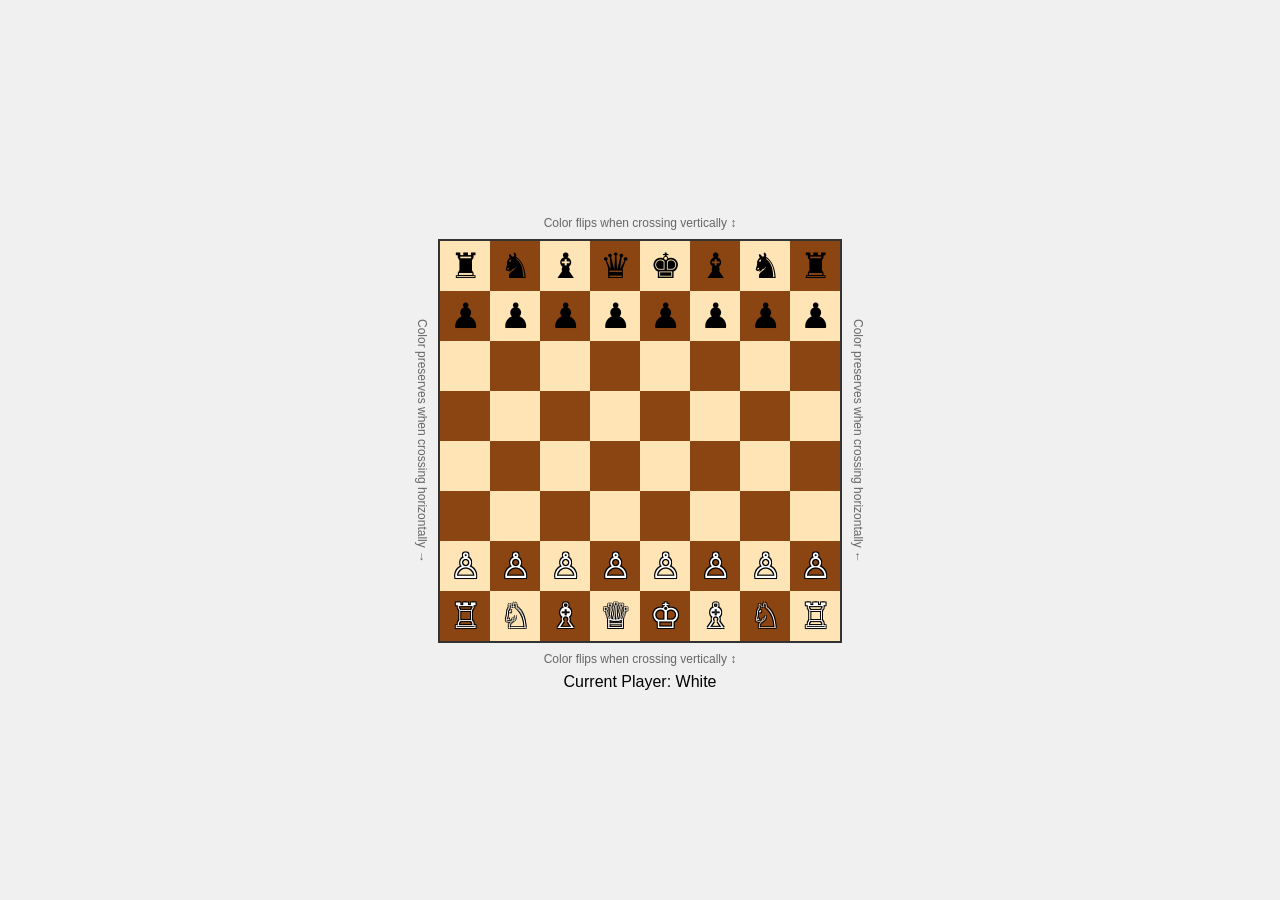
==== Claude/KleinBottleChess.html @ 1417b4f8 "Create KleinBottleChess.html ```html <!DOCTYPE html> <html> <head>     <title>Klein Bottle Chess" ====
<!DOCTYPE html>
<html>
<head>
    <title>Klein Bottle Chess</title>
    <script src="https://cdnjs.cloudflare.com/ajax/libs/jquery/3.7.1/jquery.min.js"></script>
    <style>
        body {
            display: flex;
            justify-content: center;
            align-items: center;
            min-height: 100vh;
            margin: 0;
            background-color: #f0f0f0;
            font-family: Arial, sans-serif;
        }
        .game-container {
            text-align: center;
        }
        #chessboard {
            display: inline-grid;
            grid-template-columns: repeat(8, 50px);
            gap: 0;
            border: 2px solid #333;
            background: white;
            position: relative;
            margin: 30px;
        }
        .edge-indicator {
            position: absolute;
            font-size: 12px;
            color: #666;
            pointer-events: none;
        }
        .edge-top { top: -25px; width: 100%; text-align: center; }
        .edge-bottom { bottom: -25px; width: 100%; text-align: center; }
        .edge-left { left: -25px; height: 100%; writing-mode: vertical-rl; text-orientation: mixed; }
        .edge-right { right: -25px; height: 100%; writing-mode: vertical-rl; text-orientation: mixed; }
        .square {
            width: 50px;
            height: 50px;
            display: flex;
            justify-content: center;
            align-items: center;
            font-size: 35px;
            position: relative;
            cursor: pointer;
        }
        .light { background-color: #FFE4B5; }
        .dark { background-color: #8B4513; }
        .selected { box-shadow: inset 0 0 0 3px #0000FF; }
        .valid-move::after {
            content: '';
            position: absolute;
            width: 16px;
            height: 16px;
            background-color: rgba(0, 255, 0, 0.3);
            border-radius: 50%;
        }
        .valid-move.flip::after {
            background-color: rgba(255, 165, 0, 0.5);
        }
        .valid-capture { box-shadow: inset 0 0 0 3px #FF0000; }
        .valid-capture.flip { box-shadow: inset 0 0 0 3px #FFA500; }
        .piece {
            cursor: pointer;
            user-select: none;
        }
        .piece.white {
            color: white;
            text-shadow: -1px -1px 0 #000, 1px -1px 0 #000, -1px 1px 0 #000, 1px 1px 0 #000;
        }
        .piece.black { color: black; }
    </style>
</head>
<body>
    <div class="game-container">
        <div id="chessboard">
            <div class="edge-indicator edge-top">Color flips when crossing vertically ↕</div>
            <div class="edge-indicator edge-bottom">Color flips when crossing vertically ↕</div>
            <div class="edge-indicator edge-left">Color preserves when crossing horizontally →</div>
            <div class="edge-indicator edge-right">Color preserves when crossing horizontally ←</div>
        </div>
        <div id="status">Current Player: White</div>
    </div>

    <script>
    $(document).ready(function() {
        const BOARD_SIZE = 8;
        let board = Array(BOARD_SIZE).fill().map(() => Array(BOARD_SIZE).fill(null));
        let currentPlayer = 'white';
        let selectedSquare = null;
        
        const pieces = {
            'white': {
                'king': '♔', 'queen': '♕', 'rook': '♖',
                'bishop': '♗', 'knight': '♘', 'pawn': '♙'
            },
            'black': {
                'king': '♚', 'queen': '♛', 'rook': '♜',
                'bishop': '♝', 'knight': '♞', 'pawn': '♟'
            }
        };

        function mod(n, m) {
            return ((n % m) + m) % m;
        }

        function calculatePath(fromRow, fromCol, toRow, toCol) {
            let paths = [];
            
            // Calculate horizontal wrapping possibilities
            let colPaths = [];
            colPaths.push({ dCol: toCol - fromCol, crossesHorizontal: false });
            colPaths.push({ dCol: toCol - fromCol + 8, crossesHorizontal: true });
            colPaths.push({ dCol: toCol - fromCol - 8, crossesHorizontal: true });
            
            // Calculate vertical wrapping possibilities
            let rowPaths = [];
            rowPaths.push({ dRow: toRow - fromRow, crossesVertical: false });
            rowPaths.push({ dRow: toRow - fromRow + 8, crossesVertical: true });
            rowPaths.push({ dRow: toRow - fromRow - 8, crossesVertical: true });
            
            // Combine all possible paths
            for (let rPath of rowPaths) {
                for (let cPath of colPaths) {
                    paths.push({
                        dRow: rPath.dRow,
                        dCol: cPath.dCol,
                        crossesVertical: rPath.crossesVertical,
                        distance: Math.abs(rPath.dRow) + Math.abs(cPath.dCol)
                    });
                }
            }

            // Sort paths by distance
            paths.sort((a, b) => a.distance - b.distance);
            
            // Get the shortest path
            let shortestPath = paths[0];

            // Check if the path crosses the vertical boundary
            const shouldFlip = shortestPath.crossesVertical || 
                             Math.abs(shortestPath.dRow) > 4;

            return {
                dRow: shortestPath.dRow,
                dCol: shortestPath.dCol,
                flip: shouldFlip,
                distance: shortestPath.distance
            };
        }

        function isPathClear(fromRow, fromCol, toRow, toCol) {
            const path = calculatePath(fromRow, fromCol, toRow, toCol);
            if (path.distance <= 1) return true;

            const steps = Math.max(Math.abs(path.dRow), Math.abs(path.dCol));
            const stepRow = path.dRow / steps;
            const stepCol = path.dCol / steps;

            for (let i = 1; i < steps; i++) {
                const checkRow = mod(Math.round(fromRow + stepRow * i), 8);
                const checkCol = mod(Math.round(fromCol + stepCol * i), 8);
                if (board[checkRow][checkCol]) return false;
            }

            return true;
        }

        function isValidMove(fromRow, fromCol, toRow, toCol) {
            const piece = board[fromRow][fromCol];
            if (!piece || piece.color !== currentPlayer) return false;

            const path = calculatePath(fromRow, fromCol, toRow, toCol);
            const targetRow = mod(toRow, 8);
            const targetCol = mod(toCol, 8);

            if (board[targetRow][targetCol]?.color === currentPlayer) return false;

            const absRow = Math.abs(path.dRow);
            const absCol = Math.abs(path.dCol);

            let validMove = false;
            switch (piece.type) {
                case 'pawn': {
                    const direction = piece.color === 'white' ? -1 : 1;
                    const startRow = piece.color === 'white' ? 6 : 1;

                    if (path.dCol === 0 && path.dRow === direction && !board[targetRow][targetCol]) {
                        validMove = true;
                    } else if (path.dCol === 0 && fromRow === startRow && path.dRow === 2 * direction &&
                            !board[targetRow][targetCol] && 
                            !board[mod(fromRow + direction, 8)][fromCol]) {
                        validMove = true;
                    } else if (Math.abs(path.dCol) === 1 && path.dRow === direction && board[targetRow][targetCol]) {
                        validMove = true;
                    }
                    break;
                }
                case 'knight':
                    return (absRow === 2 && absCol === 1) || (absRow === 1 && absCol === 2);
                case 'bishop':
                    validMove = absRow === absCol && isPathClear(fromRow, fromCol, toRow, toCol);
                    break;
                case 'rook':
                    validMove = (absRow === 0 || absCol === 0) && isPathClear(fromRow, fromCol, toRow, toCol);
                    break;
                case 'queen':
                    validMove = (absRow === 0 || absCol === 0 || absRow === absCol) && 
                               isPathClear(fromRow, fromCol, toRow, toCol);
                    break;
                case 'king':
                    validMove = absRow <= 1 && absCol <= 1;
                    break;
            }

            return validMove;
        }

        function getValidMoves(row, col) {
            const moves = [];
            for (let dRow = -7; dRow <= 7; dRow++) {
                for (let dCol = -7; dCol <= 7; dCol++) {
                    if (isValidMove(row, col, row + dRow, col + dCol)) {
                        const targetRow = mod(row + dRow, 8);
                        const targetCol = mod(col + dCol, 8);
                        const path = calculatePath(row, col, targetRow, targetCol);
                        moves.push([targetRow, targetCol, path.flip]);
                    }
                }
            }
            return moves;
        }

        function showValidMoves(moves) {
            moves.forEach(([row, col, flips]) => {
                const square = getSquare(row, col);
                if (board[row][col]) {
                    square.addClass('valid-capture');
                    if (flips) square.addClass('flip');
                } else {
                    square.addClass('valid-move');
                    if (flips) square.addClass('flip');
                }
            });
        }

        function initializeBoard() {
            const backRow = ['rook', 'knight', 'bishop', 'queen', 'king', 'bishop', 'knight', 'rook'];
            
            for (let row = 0; row < BOARD_SIZE; row++) {
                for (let col = 0; col < BOARD_SIZE; col++) {
                    const square = $('<div>')
                        .addClass('square')
                        .addClass((row + col) % 2 === 0 ? 'light' : 'dark')
                        .attr('data-row', row)
                        .attr('data-col', col);
                    
                    $('#chessboard').append(square);
                }
            }

            for (let col = 0; col < BOARD_SIZE; col++) {
                placePiece(0, col, 'black', backRow[col]);
                placePiece(1, col, 'black', 'pawn');
                placePiece(6, col, 'white', 'pawn');
                placePiece(7, col, 'white', backRow[col]);
            }
        }

        function placePiece(row, col, color, type) {
            board[row][col] = { color, type };
            updateSquare(row, col);
        }

        function updateSquare(row, col) {
            const piece = board[row][col];
            const square = getSquare(row, col);
            square.empty();
            
            if (piece) {
                $('<div>')
                    .addClass('piece')
                    .addClass(piece.color)
                    .text(pieces[piece.color][piece.type])
                    .appendTo(square);
            }
        }

        function getSquare(row, col) {
            return $(`.square[data-row="${row}"][data-col="${col}"]`);
        }

        function handleSquareClick() {
            const row = parseInt($(this).attr('data-row'));
            const col = parseInt($(this).attr('data-col'));

            if (selectedSquare) {
                const [fromRow, fromCol] = selectedSquare;
                
                if (isValidMove(fromRow, fromCol, row, col)) {
                    const path = calculatePath(fromRow, fromCol, row, col);
                    const targetRow = mod(row, 8);
                    const targetCol = mod(col, 8);

                    const movingPiece = board[fromRow][fromCol];
                    board[fromRow][fromCol] = null;

                    if (path.flip) {
                        movingPiece.color = movingPiece.color === 'white' ? 'black' : 'white';
                    }

                    board[targetRow][targetCol] = movingPiece;
                    
                    updateSquare(fromRow, fromCol);
                    updateSquare(targetRow, targetCol);
                    
                    currentPlayer = currentPlayer === 'white' ? 'black' : 'white';
                    $('#status').text(`Current Player: ${currentPlayer.charAt(0).toUpperCase() + currentPlayer.slice(1)}`);
                }
                
                selectedSquare = null;
                $('.square').removeClass('selected valid-move valid-capture flip');
            } else if (board[row][col]?.color === currentPlayer) {
                selectedSquare = [row, col];
                $('.square').removeClass('selected valid-move valid-capture flip');
                $(this).addClass('selected');
                showValidMoves(getValidMoves(row, col));
            }
        }

        initializeBoard();
        $('.square').on('click', handleSquareClick);
    });
    </script>
</body>
</html>
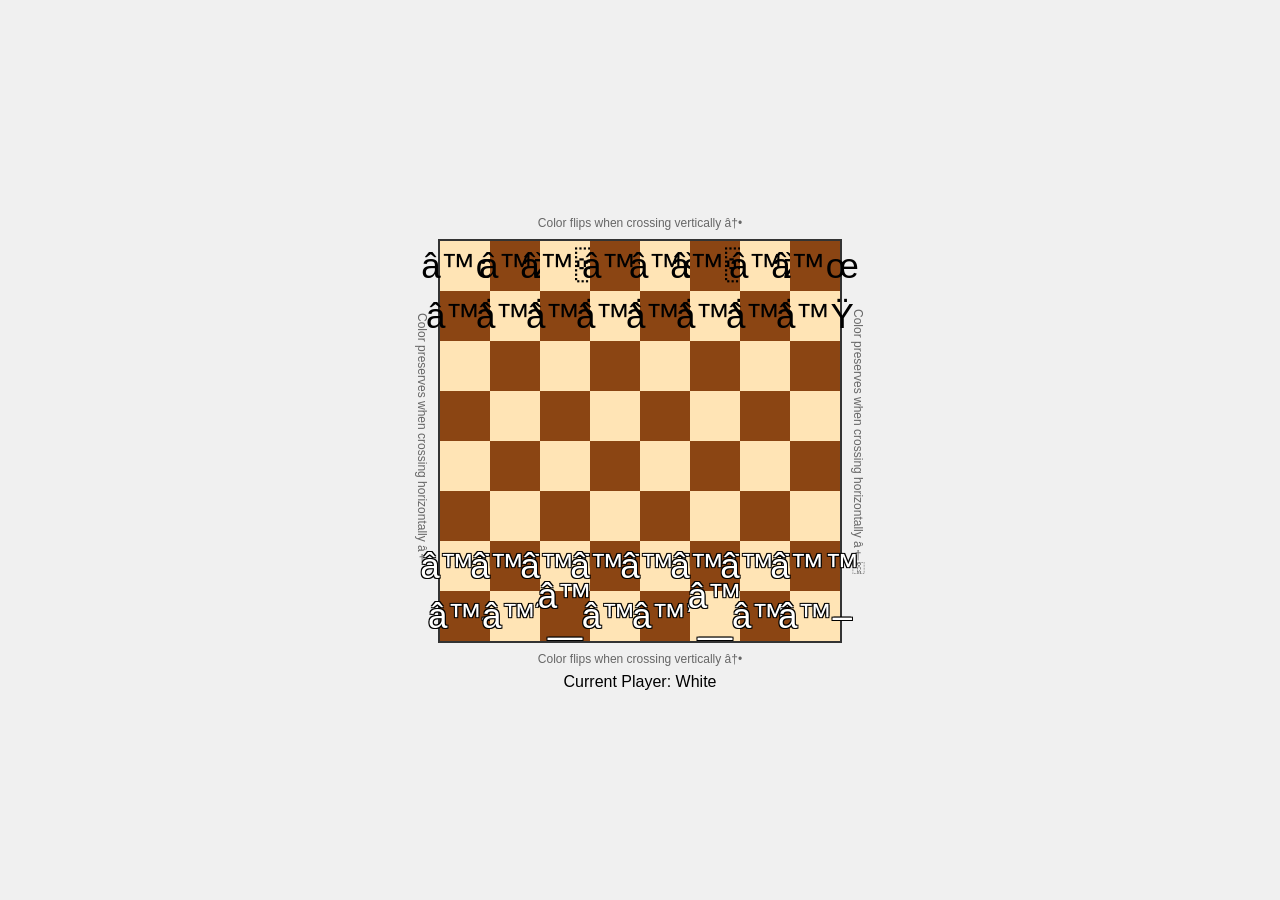
==== commit 6921187f: "Update KleinBottleChess.html ```html <!DOCTYPE html> <html> <head>     <title>Klein Bottle Chess" ====
--- a/Claude/KleinBottleChess.html
+++ b/Claude/KleinBottleChess.html
@@ -2,7 +2,7 @@
 <html>
 <head>
     <title>Klein Bottle Chess</title>
-    <script src="https://cdnjs.cloudflare.com/ajax/libs/jquery/3.7.1/jquery.min.js"></script>
+    <script src="https://code.jquery.com/jquery-3.7.1.min.js" integrity="sha256-/JqT3SQfawRcv/BIHPThkBvs0OEvtFFmqPF/lYI/Cxo="crossorigin="anonymous"></script>
     <style>
         body {
             display: flex;
